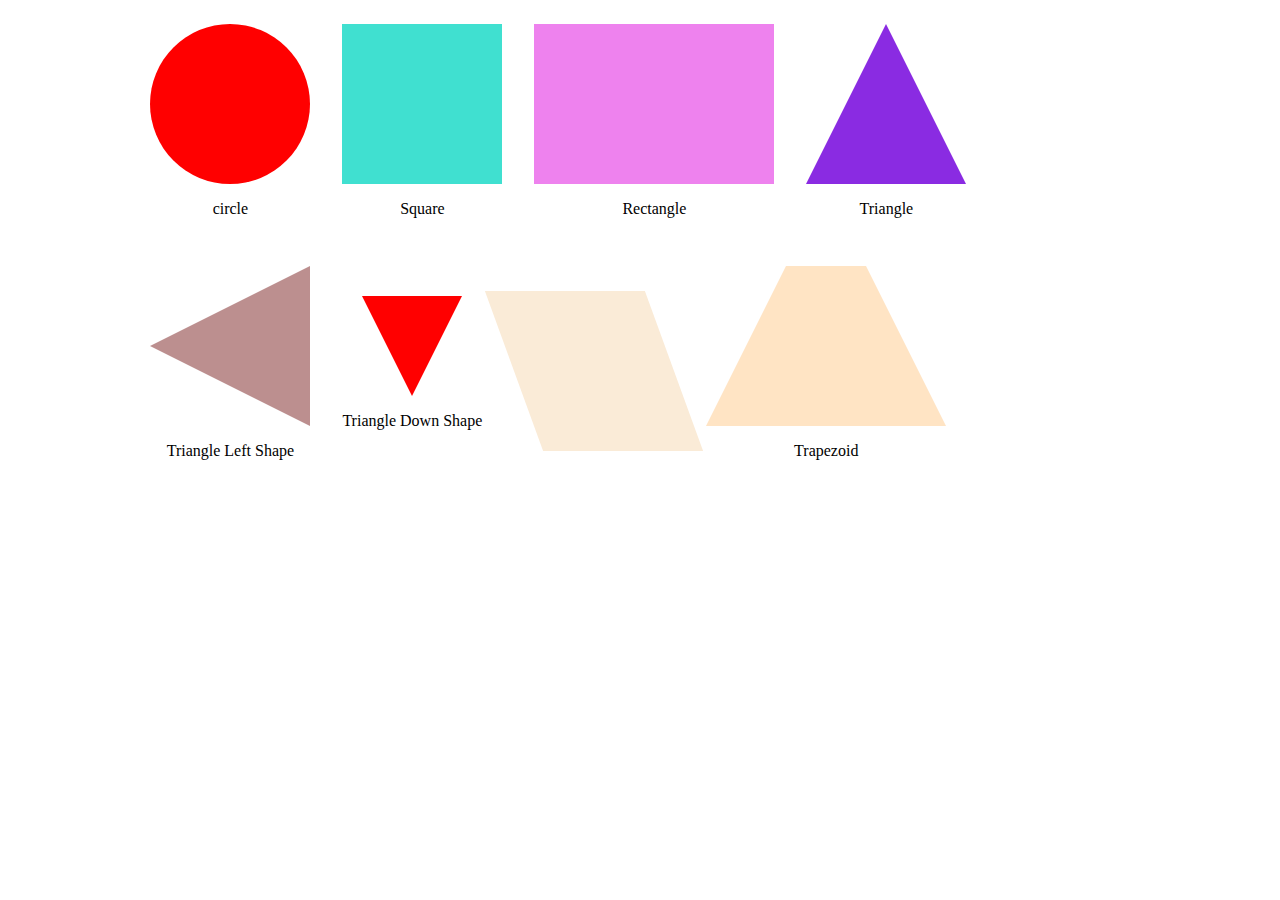
==== index.html @ 21a85190 "updated codebase" ====
<!DOCTYPE html>
<html lang="en">

<head>
    <meta charset="UTF-8">
    <meta name="viewport" content="width=device-width, initial-scale=1.0">
    <title>Document</title>
    <link rel="stylesheet" href="css/reset.css">
    <link rel="stylesheet" href="css/style.css">
</head>

<body>
    <div class="wrapper">
        <span>
            <div class="circle">
            </div>
            <p>circle</p>

        </span>
        <span>
            <div class="square">

            </div>
            <p>Square</p>
        </span>
        <span>
            <div class="rectangle">

            </div>
            <p>Rectangle</p>
        </span>
        <span>
            <div class="triangle">

            </div>
            <p>Triangle</p>
        </span>
        <span>
            <div class="triangle-leftshape">

            </div>
            <p>Triangle Left Shape</p>
        </span>
        <span>
            <div class="triangle-down">

            </div>
            <p>Triangle Down Shape</p>
        </span>
        <span>
            <div class="parallelogram">

            </div>
        </span>
        <span>
            <div class="trapezoid">

            </div>
            <p>Trapezoid</p>
        </span>

    </div>
</body>

</html>
---- css/style.css ----
.wrapper {
    width: 80%;
    margin: 0 auto;
    display: flex;
    flex-wrap: wrap;
}

span {
    margin: 1rem;
    display: flex;
    flex-direction: column;
    justify-content: center;
    align-items: center;
}

.circle {
    width: 10rem;
    height: 10rem;
    border-radius: 50%;
    background-color: red;
}

.square {
    width: 10rem;
    height: 10rem;
    background-color: turquoise;
}

.rectangle {
    width: 15rem;
    height: 10rem;
    background-color: violet;
}

.triangle {
    width: 0;
    height: 0;
    border-left: 5rem solid transparent;
    border-right: 5rem solid transparent;
    border-bottom: 10rem solid blueviolet;
}

.triangle-leftshape {
    width: 0;
    height: 0;
    border-right: 10rem solid rosybrown;
    border-bottom: 5rem solid transparent;
    border-top: 5rem solid transparent;
}

.square2 {
    width: 20px;
    height: 20px;
    float: left;
    background-color: lightcoral;
    shape-outside: inset(20px 5px 30px 10px);
}

.triangle-down {
    width: 0;
    height: 0;
    border-left: 50px solid transparent;
    border-right: 50px solid transparent;
    border-top: 100px solid red;
}

.parallelogram {
    width: 10rem;
    height: 10rem;
    transform: skew(20deg);
    background-color: antiquewhite;
}

.trapezoid {
    border-bottom: 10rem solid bisque;
    border-left: 5rem solid transparent;
    border-right: 5rem solid transparent;
    width: 5rem;
}
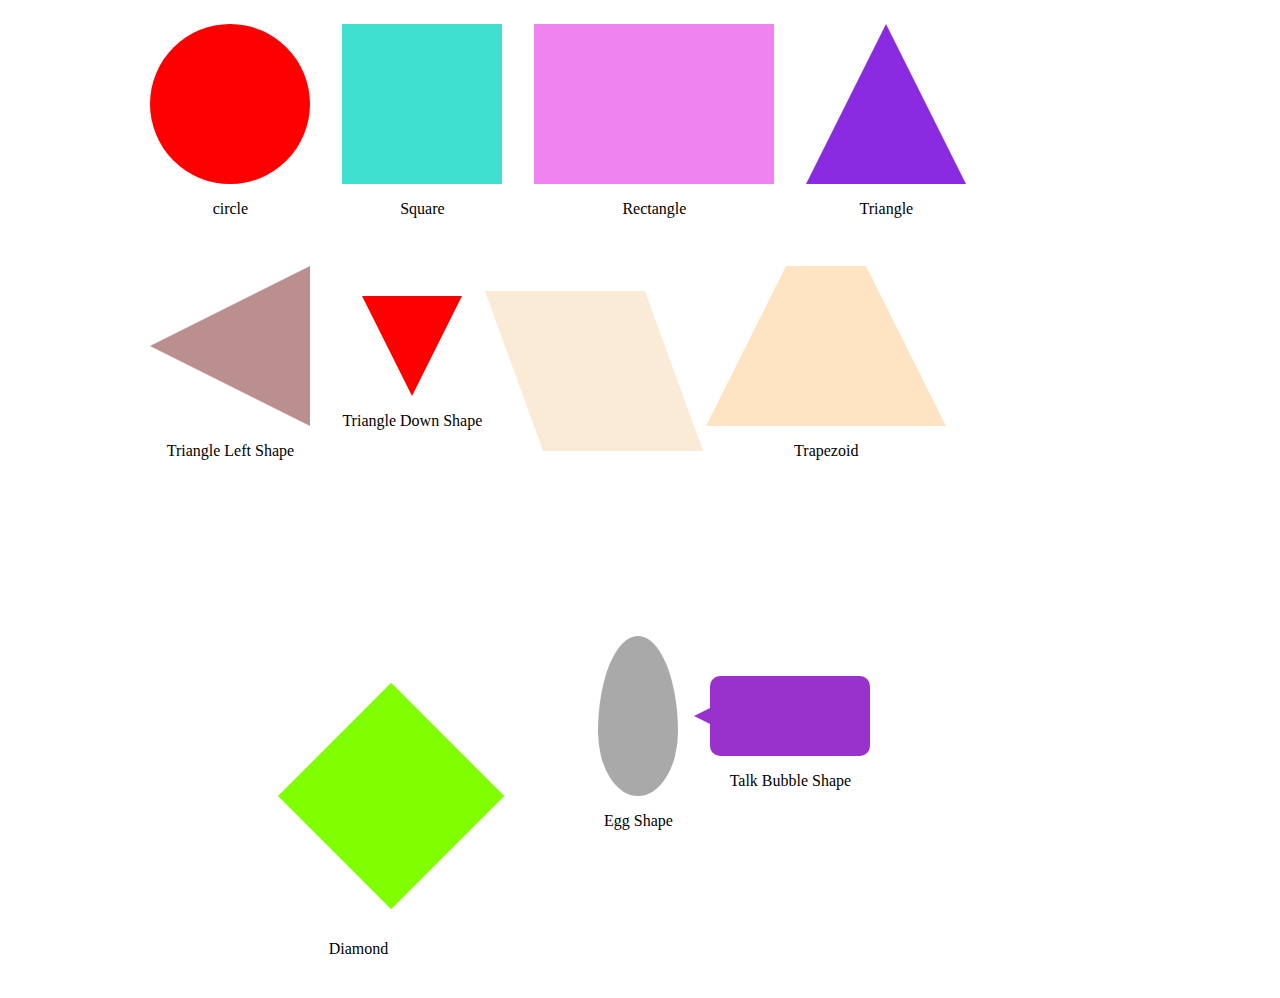
==== commit 4716110d: "updated codebase" ====
--- a/index.html
+++ b/index.html
@@ -58,6 +58,24 @@
             </div>
             <p>Trapezoid</p>
         </span>
+        <span>
+            <div class="diamond">
+
+            </div>
+            <p>Diamond</p>
+        </span>
+        <span>
+            <div class="egg-shape">
+
+            </div>
+            <p>Egg Shape</p>
+        </span>
+        <span>
+            <div class="talk-bubble">
+
+            </div>
+            <p>Talk Bubble Shape</p>
+        </span>
 
     </div>
 </body>
--- a/css/style.css
+++ b/css/style.css
@@ -76,4 +76,39 @@
     border-left: 5rem solid transparent;
     border-right: 5rem solid transparent;
     width: 5rem;
+}
+
+.diamond {
+    margin: 8rem;
+    width: 10rem;
+    height: 10rem;
+    background-color: chartreuse;
+    transform: rotate(45deg);
+    transform-origin: 0 100%;
+}
+
+.egg-shape {
+    width: 5rem;
+    height: 10rem;
+    border-radius: 50% 50% 50% 50%/60% 60% 40% 40%;
+    ;
+    background-color: darkgray;
+}
+
+.talk-bubble {
+    width: 10rem;
+    height: 5rem;
+    border-radius: 10px;
+    background-color: darkorchid;
+    position: relative;
+}
+
+.talk-bubble::before {
+    content: "";
+    position: absolute;
+    border-right: 2rem solid darkorchid;
+    border-top: 1rem solid transparent;
+    border-bottom: 1rem solid transparent;
+    top: 1.5rem;
+    left: -1rem;
 }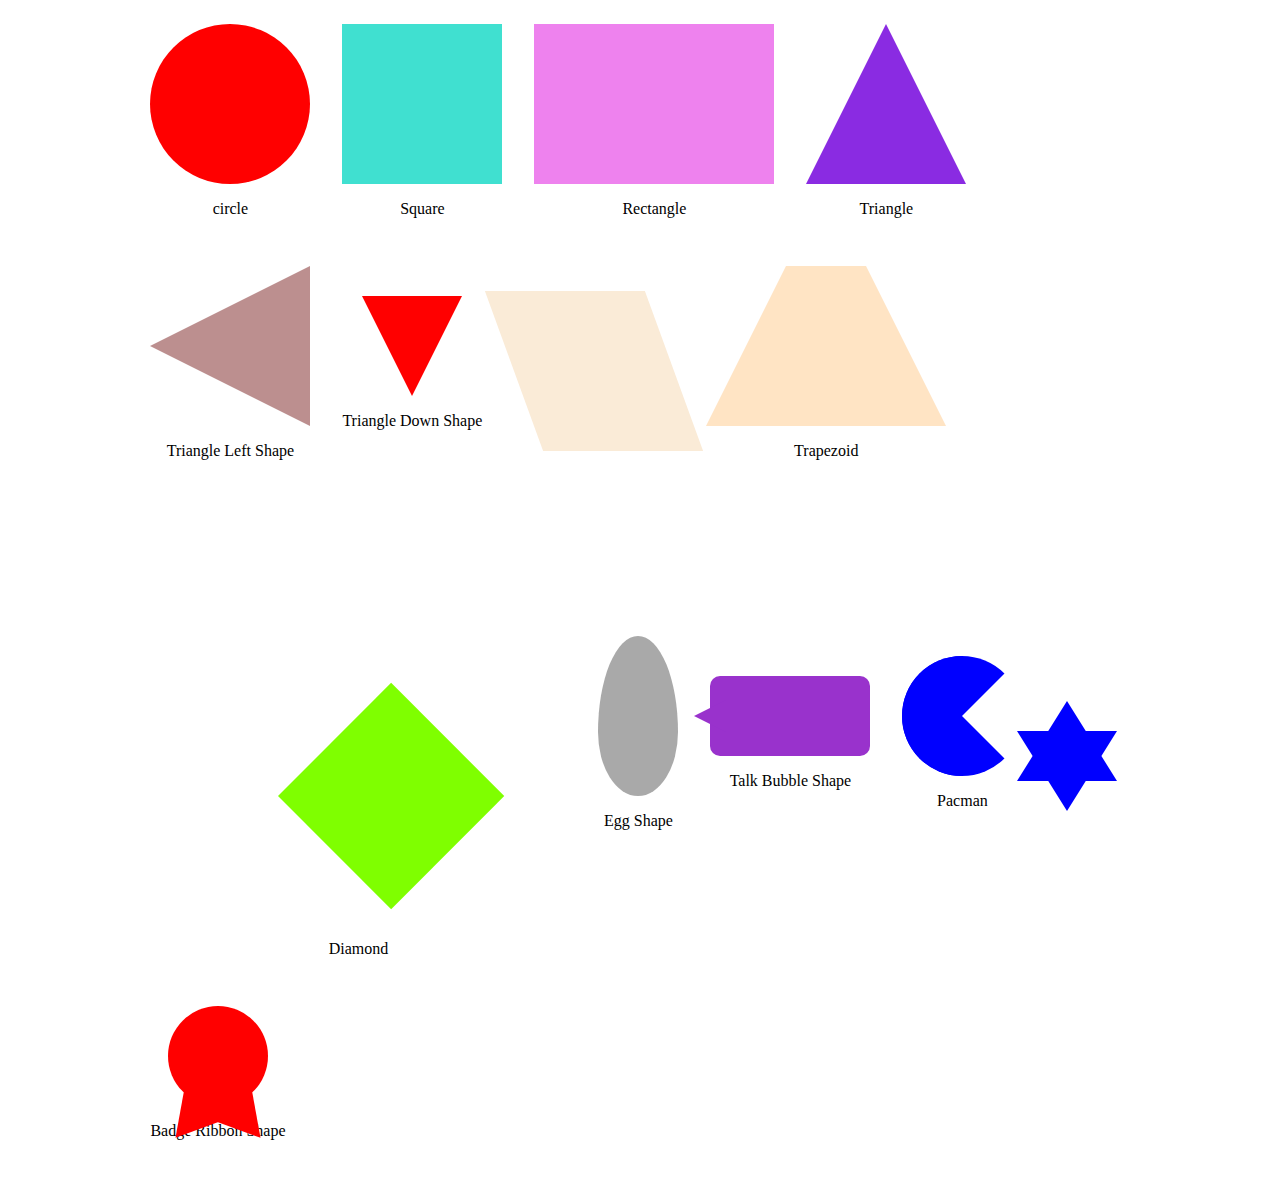
==== commit 44efaf93: "updated codebase" ====
--- a/index.html
+++ b/index.html
@@ -76,7 +76,18 @@
             </div>
             <p>Talk Bubble Shape</p>
         </span>
-
+        <span>
+            <div class="pacman"></div>
+            <p>Pacman</p>
+        </span>
+        <span>
+            <div class="star"></div>
+            <p>Star</p>
+        </span>
+        <span>
+            <div class="badge"></div>
+            <p>Badge Ribbon Shape</p>
+        </span>
     </div>
 </body>
 
--- a/css/style.css
+++ b/css/style.css
@@ -1,114 +1,173 @@
-.wrapper {
-    width: 80%;
-    margin: 0 auto;
-    display: flex;
-    flex-wrap: wrap;
-}
-
-span {
-    margin: 1rem;
-    display: flex;
-    flex-direction: column;
-    justify-content: center;
-    align-items: center;
-}
-
-.circle {
-    width: 10rem;
-    height: 10rem;
-    border-radius: 50%;
-    background-color: red;
-}
-
-.square {
-    width: 10rem;
-    height: 10rem;
-    background-color: turquoise;
-}
-
-.rectangle {
-    width: 15rem;
-    height: 10rem;
-    background-color: violet;
-}
-
-.triangle {
-    width: 0;
-    height: 0;
-    border-left: 5rem solid transparent;
-    border-right: 5rem solid transparent;
-    border-bottom: 10rem solid blueviolet;
-}
-
-.triangle-leftshape {
-    width: 0;
-    height: 0;
-    border-right: 10rem solid rosybrown;
-    border-bottom: 5rem solid transparent;
-    border-top: 5rem solid transparent;
-}
-
-.square2 {
-    width: 20px;
-    height: 20px;
-    float: left;
-    background-color: lightcoral;
-    shape-outside: inset(20px 5px 30px 10px);
-}
-
-.triangle-down {
-    width: 0;
-    height: 0;
-    border-left: 50px solid transparent;
-    border-right: 50px solid transparent;
-    border-top: 100px solid red;
-}
-
-.parallelogram {
-    width: 10rem;
-    height: 10rem;
-    transform: skew(20deg);
-    background-color: antiquewhite;
-}
-
-.trapezoid {
-    border-bottom: 10rem solid bisque;
-    border-left: 5rem solid transparent;
-    border-right: 5rem solid transparent;
-    width: 5rem;
-}
-
-.diamond {
-    margin: 8rem;
-    width: 10rem;
-    height: 10rem;
-    background-color: chartreuse;
-    transform: rotate(45deg);
-    transform-origin: 0 100%;
-}
-
-.egg-shape {
-    width: 5rem;
-    height: 10rem;
-    border-radius: 50% 50% 50% 50%/60% 60% 40% 40%;
-    ;
-    background-color: darkgray;
-}
-
-.talk-bubble {
-    width: 10rem;
-    height: 5rem;
-    border-radius: 10px;
-    background-color: darkorchid;
-    position: relative;
-}
-
-.talk-bubble::before {
-    content: "";
-    position: absolute;
-    border-right: 2rem solid darkorchid;
-    border-top: 1rem solid transparent;
-    border-bottom: 1rem solid transparent;
-    top: 1.5rem;
-    left: -1rem;
-}+    .wrapper {
+        width: 80%;
+        margin: 0 auto;
+        display: flex;
+        flex-wrap: wrap;
+    }
+    
+    span {
+        margin: 1rem;
+        display: flex;
+        flex-direction: column;
+        justify-content: center;
+        align-items: center;
+    }
+    
+    .circle {
+        width: 10rem;
+        height: 10rem;
+        border-radius: 50%;
+        background-color: red;
+    }
+    
+    .square {
+        width: 10rem;
+        height: 10rem;
+        background-color: turquoise;
+    }
+    
+    .rectangle {
+        width: 15rem;
+        height: 10rem;
+        background-color: violet;
+    }
+    
+    .triangle {
+        width: 0;
+        height: 0;
+        border-left: 5rem solid transparent;
+        border-right: 5rem solid transparent;
+        border-bottom: 10rem solid blueviolet;
+    }
+    
+    .triangle-leftshape {
+        width: 0;
+        height: 0;
+        border-right: 10rem solid rosybrown;
+        border-bottom: 5rem solid transparent;
+        border-top: 5rem solid transparent;
+    }
+    
+    .square2 {
+        width: 20px;
+        height: 20px;
+        float: left;
+        background-color: lightcoral;
+        shape-outside: inset(20px 5px 30px 10px);
+    }
+    
+    .triangle-down {
+        width: 0;
+        height: 0;
+        border-left: 50px solid transparent;
+        border-right: 50px solid transparent;
+        border-top: 100px solid red;
+    }
+    
+    .parallelogram {
+        width: 10rem;
+        height: 10rem;
+        transform: skew(20deg);
+        background-color: antiquewhite;
+    }
+    
+    .trapezoid {
+        border-bottom: 10rem solid bisque;
+        border-left: 5rem solid transparent;
+        border-right: 5rem solid transparent;
+        width: 5rem;
+    }
+    
+    .diamond {
+        margin: 8rem;
+        width: 10rem;
+        height: 10rem;
+        background-color: chartreuse;
+        transform: rotate(45deg);
+        transform-origin: 0 100%;
+    }
+    
+    .egg-shape {
+        width: 5rem;
+        height: 10rem;
+        border-radius: 50% 50% 50% 50%/60% 60% 40% 40%;
+        ;
+        background-color: darkgray;
+    }
+    
+    .talk-bubble {
+        width: 10rem;
+        height: 5rem;
+        border-radius: 10px;
+        background-color: darkorchid;
+        position: relative;
+    }
+    
+    .talk-bubble::before {
+        content: "";
+        position: absolute;
+        border-right: 2rem solid darkorchid;
+        border-top: 1rem solid transparent;
+        border-bottom: 1rem solid transparent;
+        top: 1.5rem;
+        left: -1rem;
+    }
+    
+    .pacman {
+        width: 0px;
+        height: 0px;
+        border-right: 60px solid transparent;
+        border-top: 60px solid blue;
+        border-left: 60px solid blue;
+        border-bottom: 60px solid blue;
+        border-top-left-radius: 60px;
+        border-top-right-radius: 60px;
+        border-bottom-left-radius: 60px;
+        border-bottom-right-radius: 60px;
+    }
+    
+    .star {
+        position: absolute;
+        width: 0;
+        height: 0;
+        border-left: 50px solid transparent;
+        border-right: 50px solid transparent;
+        border-bottom: 80px solid blue;
+    }
+    
+    .star::after {
+        content: "";
+        position: absolute;
+        width: 0;
+        height: 0;
+        border-left: 50px solid transparent;
+        border-right: 50px solid transparent;
+        border-top: 80px solid blue;
+        margin: 30px 0 0 -50px;
+    }
+    
+    .badge {
+        position: relative;
+        background: red;
+        height: 100px;
+        width: 100px;
+        border-radius: 50px;
+    }
+    
+    .badge:after,
+    .badge:before {
+        content: '';
+        position: absolute;
+        border-bottom: 70px solid red;
+        border-left: 40px solid transparent;
+        border-right: 40px solid transparent;
+        top: 70px;
+        left: -10px;
+        transform: rotate(-140deg);
+    }
+    
+    .badge:after {
+        left: auto;
+        right: -10px;
+        transform: rotate(140deg);
+    }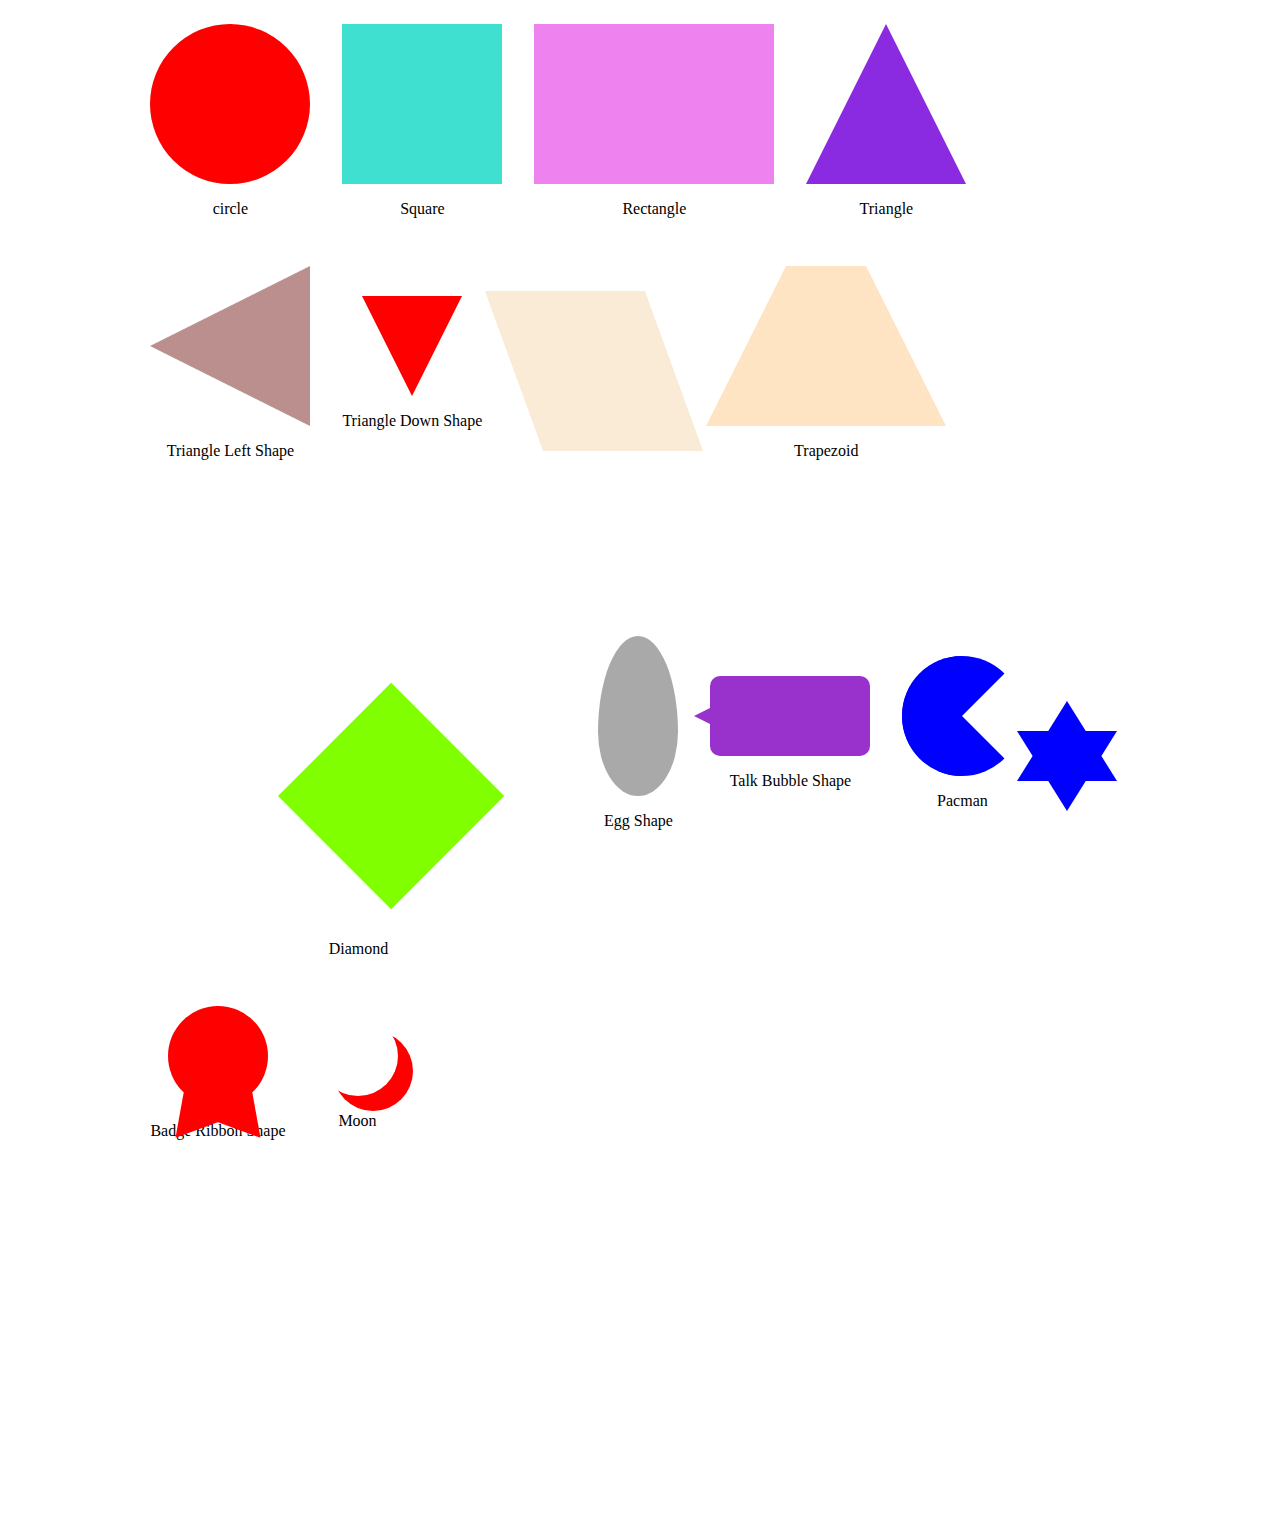
==== commit d84ad50c: "update" ====
--- a/index.html
+++ b/index.html
@@ -88,6 +88,14 @@
             <div class="badge"></div>
             <p>Badge Ribbon Shape</p>
         </span>
+        <span>
+            <div class="moon"></div>
+            <p>Moon</p>
+        </span>
+        <span>
+            
+        </span>
+<p class="name">Dear Aishat, Happy 21st birthday!</p>
     </div>
 </body>
 
--- a/css/style.css
+++ b/css/style.css
@@ -1,173 +1,186 @@
-    .wrapper {
-        width: 80%;
-        margin: 0 auto;
-        display: flex;
-        flex-wrap: wrap;
-    }
-    
-    span {
-        margin: 1rem;
-        display: flex;
-        flex-direction: column;
-        justify-content: center;
-        align-items: center;
-    }
-    
-    .circle {
-        width: 10rem;
-        height: 10rem;
-        border-radius: 50%;
-        background-color: red;
-    }
-    
-    .square {
-        width: 10rem;
-        height: 10rem;
-        background-color: turquoise;
-    }
-    
-    .rectangle {
-        width: 15rem;
-        height: 10rem;
-        background-color: violet;
-    }
-    
-    .triangle {
-        width: 0;
-        height: 0;
-        border-left: 5rem solid transparent;
-        border-right: 5rem solid transparent;
-        border-bottom: 10rem solid blueviolet;
-    }
-    
-    .triangle-leftshape {
-        width: 0;
-        height: 0;
-        border-right: 10rem solid rosybrown;
-        border-bottom: 5rem solid transparent;
-        border-top: 5rem solid transparent;
-    }
-    
-    .square2 {
-        width: 20px;
-        height: 20px;
-        float: left;
-        background-color: lightcoral;
-        shape-outside: inset(20px 5px 30px 10px);
-    }
-    
-    .triangle-down {
-        width: 0;
-        height: 0;
-        border-left: 50px solid transparent;
-        border-right: 50px solid transparent;
-        border-top: 100px solid red;
-    }
-    
-    .parallelogram {
-        width: 10rem;
-        height: 10rem;
-        transform: skew(20deg);
-        background-color: antiquewhite;
-    }
-    
-    .trapezoid {
-        border-bottom: 10rem solid bisque;
-        border-left: 5rem solid transparent;
-        border-right: 5rem solid transparent;
-        width: 5rem;
-    }
-    
-    .diamond {
-        margin: 8rem;
-        width: 10rem;
-        height: 10rem;
-        background-color: chartreuse;
-        transform: rotate(45deg);
-        transform-origin: 0 100%;
-    }
-    
-    .egg-shape {
-        width: 5rem;
-        height: 10rem;
-        border-radius: 50% 50% 50% 50%/60% 60% 40% 40%;
-        ;
-        background-color: darkgray;
-    }
-    
-    .talk-bubble {
-        width: 10rem;
-        height: 5rem;
-        border-radius: 10px;
-        background-color: darkorchid;
-        position: relative;
-    }
-    
-    .talk-bubble::before {
-        content: "";
-        position: absolute;
-        border-right: 2rem solid darkorchid;
-        border-top: 1rem solid transparent;
-        border-bottom: 1rem solid transparent;
-        top: 1.5rem;
-        left: -1rem;
-    }
-    
-    .pacman {
-        width: 0px;
-        height: 0px;
-        border-right: 60px solid transparent;
-        border-top: 60px solid blue;
-        border-left: 60px solid blue;
-        border-bottom: 60px solid blue;
-        border-top-left-radius: 60px;
-        border-top-right-radius: 60px;
-        border-bottom-left-radius: 60px;
-        border-bottom-right-radius: 60px;
-    }
-    
-    .star {
-        position: absolute;
-        width: 0;
-        height: 0;
-        border-left: 50px solid transparent;
-        border-right: 50px solid transparent;
-        border-bottom: 80px solid blue;
-    }
-    
-    .star::after {
-        content: "";
-        position: absolute;
-        width: 0;
-        height: 0;
-        border-left: 50px solid transparent;
-        border-right: 50px solid transparent;
-        border-top: 80px solid blue;
-        margin: 30px 0 0 -50px;
-    }
-    
-    .badge {
-        position: relative;
-        background: red;
-        height: 100px;
-        width: 100px;
-        border-radius: 50px;
-    }
-    
-    .badge:after,
-    .badge:before {
-        content: '';
-        position: absolute;
-        border-bottom: 70px solid red;
-        border-left: 40px solid transparent;
-        border-right: 40px solid transparent;
-        top: 70px;
-        left: -10px;
-        transform: rotate(-140deg);
-    }
-    
-    .badge:after {
-        left: auto;
-        right: -10px;
-        transform: rotate(140deg);
-    }+.wrapper {
+  width: 80%;
+  margin: 0 auto;
+  display: flex;
+  flex-wrap: wrap;
+}
+
+span {
+  margin: 1rem;
+  display: flex;
+  flex-direction: column;
+  justify-content: center;
+  align-items: center;
+}
+
+.circle {
+  width: 10rem;
+  height: 10rem;
+  border-radius: 50%;
+  background-color: red;
+}
+
+.square {
+  width: 10rem;
+  height: 10rem;
+  background-color: turquoise;
+}
+
+.rectangle {
+  width: 15rem;
+  height: 10rem;
+  background-color: violet;
+}
+
+.triangle {
+  width: 0;
+  height: 0;
+  border-left: 5rem solid transparent;
+  border-right: 5rem solid transparent;
+  border-bottom: 10rem solid blueviolet;
+}
+
+.triangle-leftshape {
+  width: 0;
+  height: 0;
+  border-right: 10rem solid rosybrown;
+  border-bottom: 5rem solid transparent;
+  border-top: 5rem solid transparent;
+}
+
+.square2 {
+  width: 20px;
+  height: 20px;
+  float: left;
+  background-color: lightcoral;
+  shape-outside: inset(20px 5px 30px 10px);
+}
+
+.triangle-down {
+  width: 0;
+  height: 0;
+  border-left: 50px solid transparent;
+  border-right: 50px solid transparent;
+  border-top: 100px solid red;
+}
+
+.parallelogram {
+  width: 10rem;
+  height: 10rem;
+  transform: skew(20deg);
+  background-color: antiquewhite;
+}
+
+.trapezoid {
+  border-bottom: 10rem solid bisque;
+  border-left: 5rem solid transparent;
+  border-right: 5rem solid transparent;
+  width: 5rem;
+}
+
+.diamond {
+  margin: 8rem;
+  width: 10rem;
+  height: 10rem;
+  background-color: chartreuse;
+  transform: rotate(45deg);
+  transform-origin: 0 100%;
+}
+
+.egg-shape {
+  width: 5rem;
+  height: 10rem;
+  border-radius: 50% 50% 50% 50%/60% 60% 40% 40%;
+  background-color: darkgray;
+}
+
+.talk-bubble {
+  width: 10rem;
+  height: 5rem;
+  border-radius: 10px;
+  background-color: darkorchid;
+  position: relative;
+}
+
+.talk-bubble::before {
+  content: "";
+  position: absolute;
+  border-right: 2rem solid darkorchid;
+  border-top: 1rem solid transparent;
+  border-bottom: 1rem solid transparent;
+  top: 1.5rem;
+  left: -1rem;
+}
+
+.pacman {
+  width: 0px;
+  height: 0px;
+  border-right: 60px solid transparent;
+  border-top: 60px solid blue;
+  border-left: 60px solid blue;
+  border-bottom: 60px solid blue;
+  border-top-left-radius: 60px;
+  border-top-right-radius: 60px;
+  border-bottom-left-radius: 60px;
+  border-bottom-right-radius: 60px;
+}
+
+.star {
+  position: absolute;
+  width: 0;
+  height: 0;
+  border-left: 50px solid transparent;
+  border-right: 50px solid transparent;
+  border-bottom: 80px solid blue;
+}
+
+.star::after {
+  content: "";
+  position: absolute;
+  width: 0;
+  height: 0;
+  border-left: 50px solid transparent;
+  border-right: 50px solid transparent;
+  border-top: 80px solid blue;
+  margin: 30px 0 0 -50px;
+}
+
+.badge {
+  position: relative;
+  background: red;
+  height: 100px;
+  width: 100px;
+  border-radius: 50px;
+}
+
+.badge:after,
+.badge:before {
+  content: "";
+  position: absolute;
+  border-bottom: 70px solid red;
+  border-left: 40px solid transparent;
+  border-right: 40px solid transparent;
+  top: 70px;
+  left: -10px;
+  transform: rotate(-140deg);
+}
+
+.badge:after {
+  left: auto;
+  right: -10px;
+  transform: rotate(140deg);
+}
+
+.moon {
+  width: 80px;
+  height: 80px;
+  border-radius: 50%;
+  box-shadow: 15px 15px 0 0 red;
+}
+p.name {
+  font-size: 5rem;
+  background-image: url("https://external-content.duckduckgo.com/iu/?u=http%3A%2F%2Fwonderfulengineering.com%2Fwp-content%2Fuploads%2F2016%2F01%2Fflower-wallpaper-8.jpg&f=1&nofb=1");
+  background-clip: text;
+  -webkit-background-clip: text;
+  color: transparent;
+}
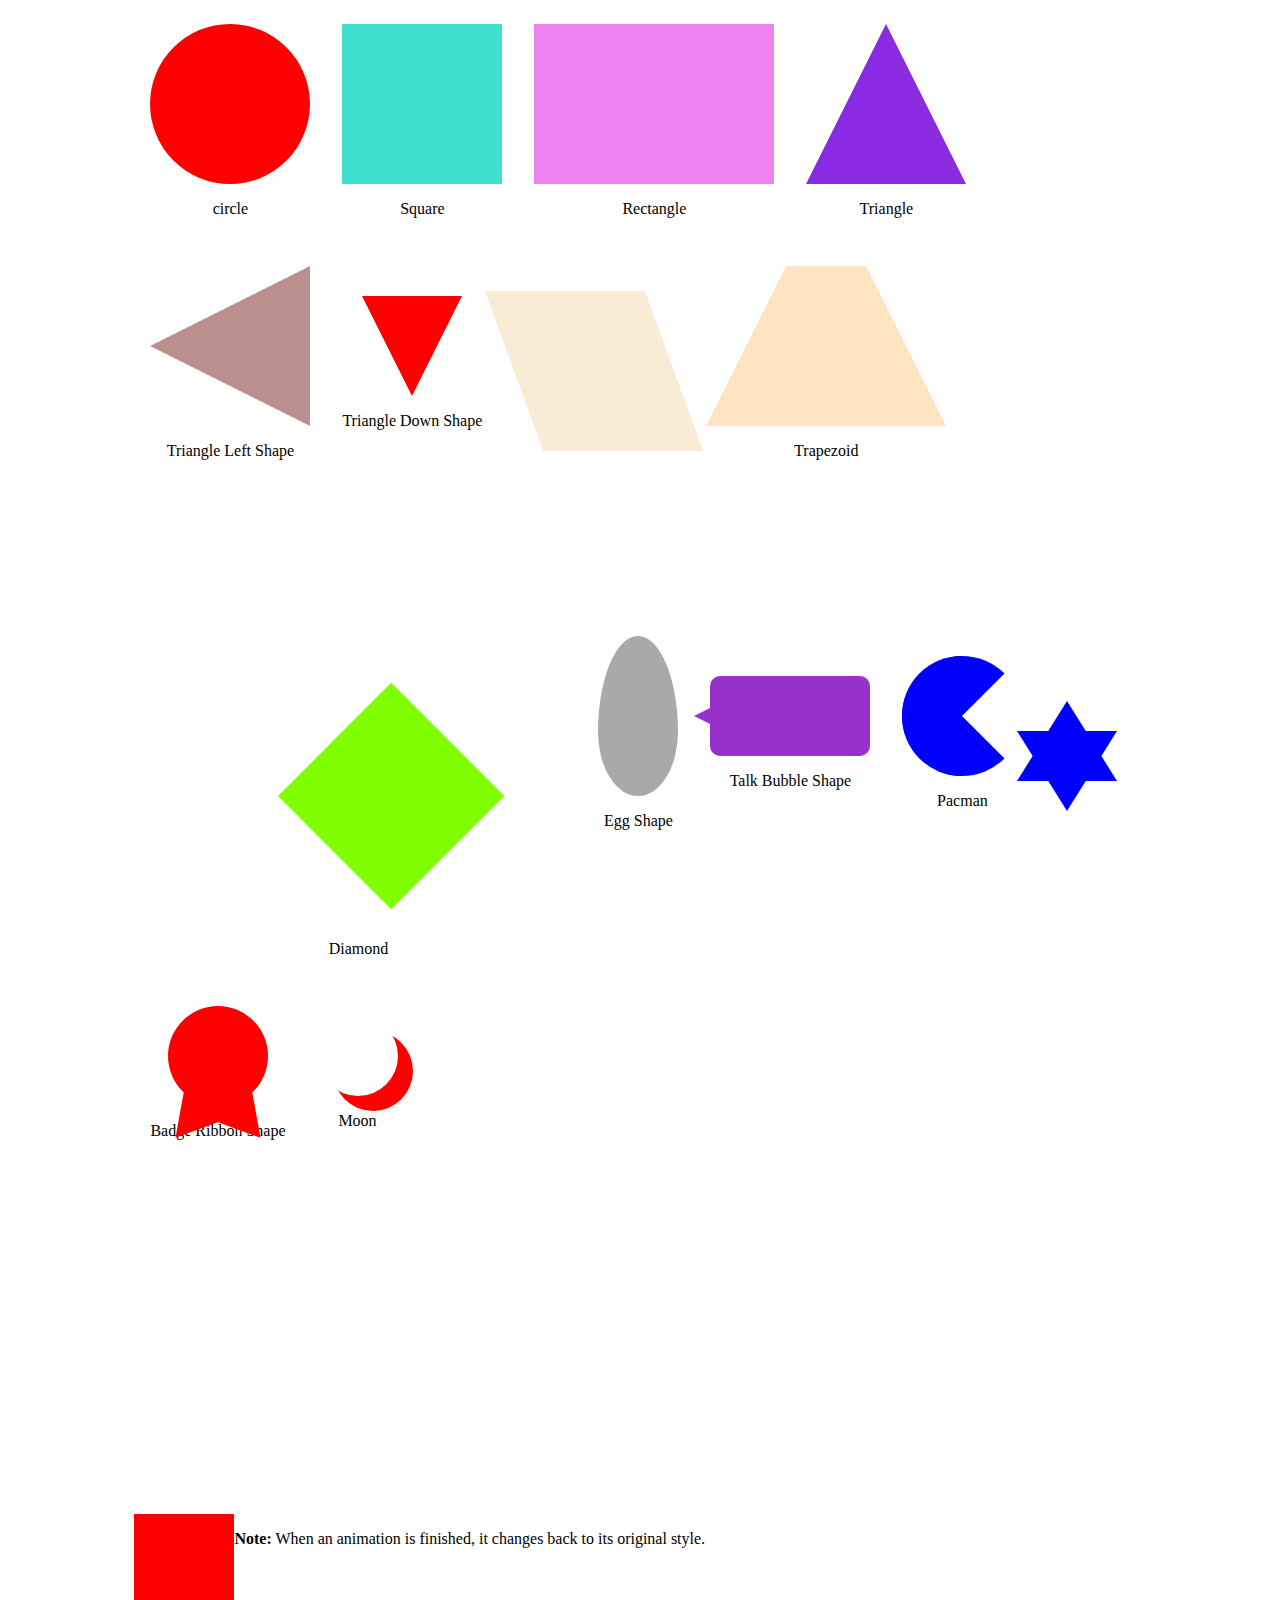
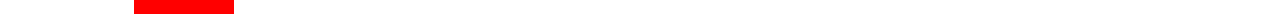
==== commit a80a9465: "animation" ====
--- a/index.html
+++ b/index.html
@@ -96,6 +96,10 @@
             
         </span>
 <p class="name">Dear Aishat, Happy 21st birthday!</p>
+<div class="blinkbox"></div>
+
+<p><b>Note:</b> When an animation is finished, it changes back to its original style.</p>
+
     </div>
 </body>
 
--- a/css/style.css
+++ b/css/style.css
@@ -184,3 +184,38 @@
   -webkit-background-clip: text;
   color: transparent;
 }
+div.blinkbox {
+  width: 100px;
+  height: 100px;
+  background-color: red;
+  position: relative;
+  animation: myfirst 5s linear 2s infinite alternate;
+}
+
+@keyframes myfirst {
+  0% {
+    background-color: red;
+    left: 0px;
+    top: 0px;
+  }
+  25% {
+    background-color: yellow;
+    left: 200px;
+    top: 0px;
+  }
+  50% {
+    background-color: blue;
+    left: 200px;
+    top: 200px;
+  }
+  75% {
+    background-color: green;
+    left: 0px;
+    top: 200px;
+  }
+  100% {
+    background-color: red;
+    left: 0px;
+    top: 0px;
+  }
+}
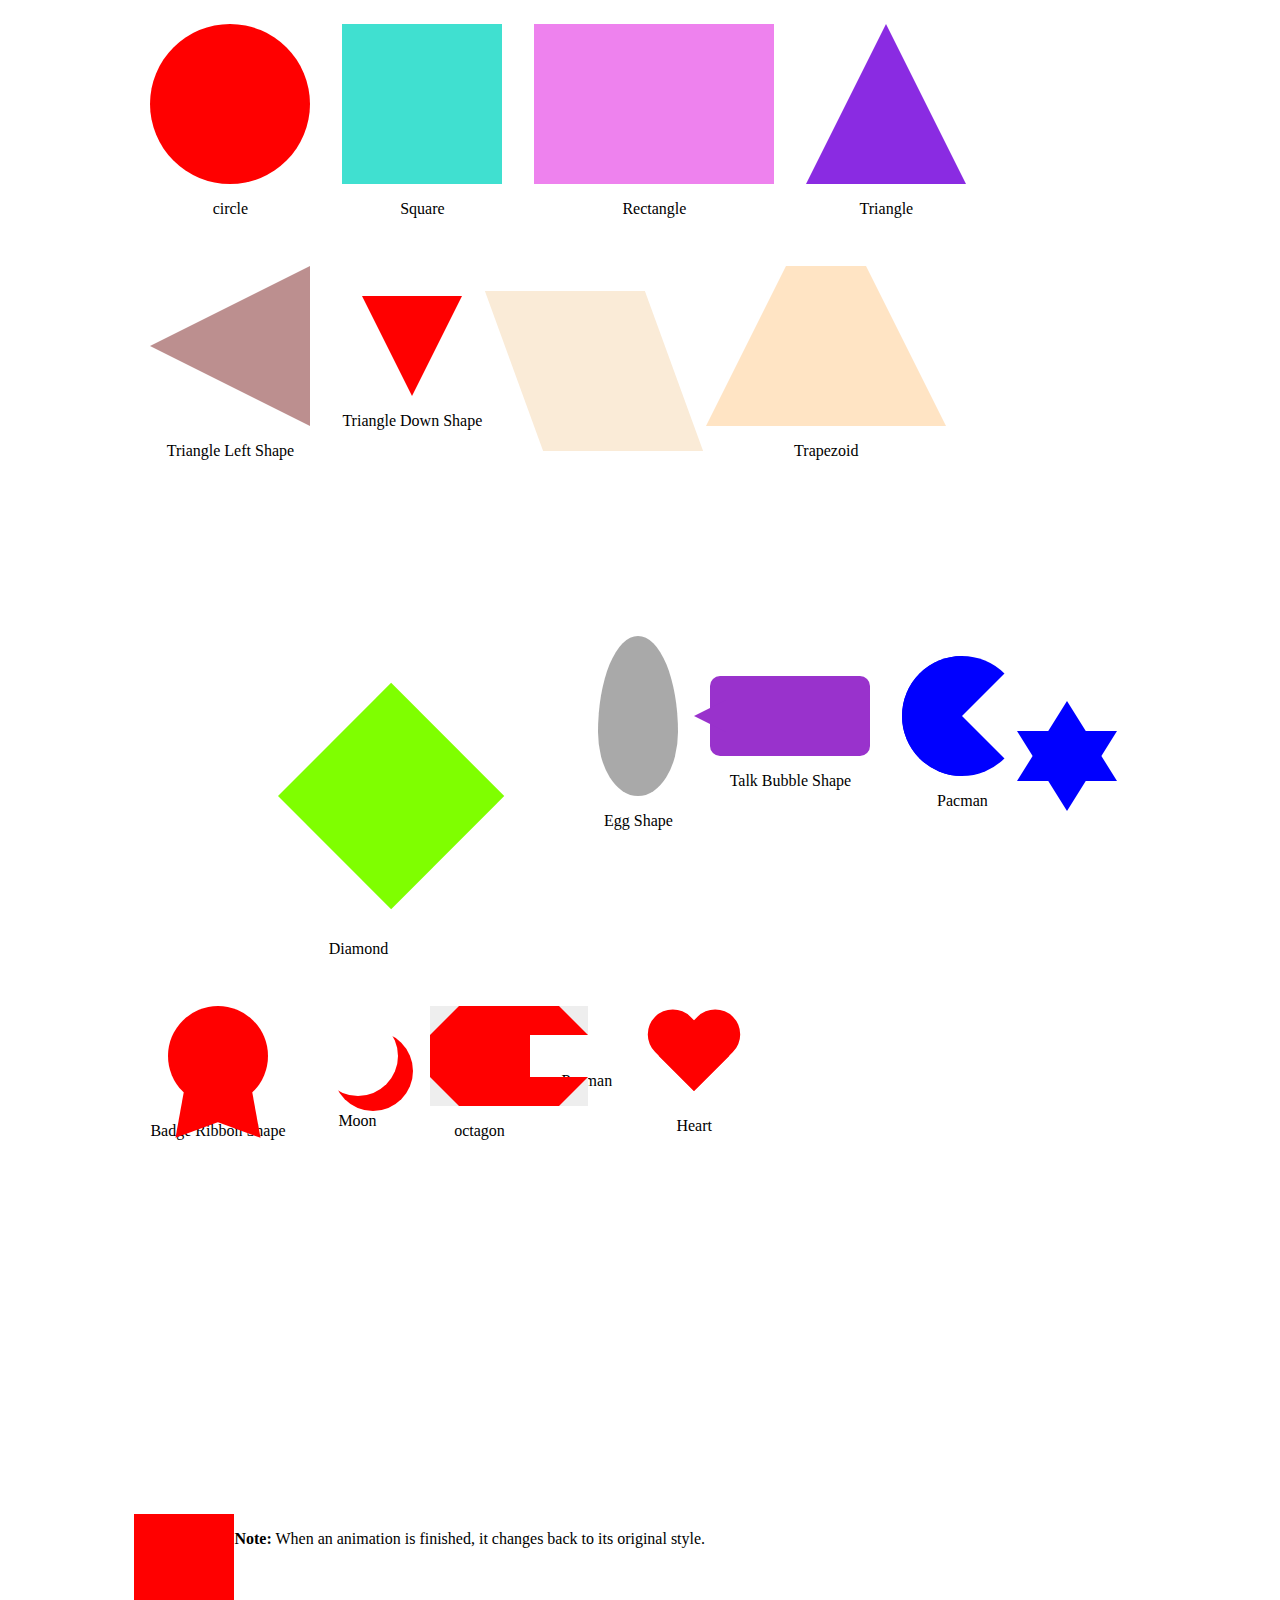
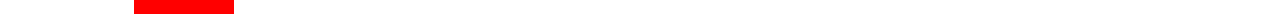
==== commit e9c81413: "shapes update" ====
--- a/index.html
+++ b/index.html
@@ -93,8 +93,15 @@
             <p>Moon</p>
         </span>
         <span>
-            
+            <div id="octagon"></div>
+            <p>octagon</p>
         </span>
+        <span>
+            <div id="pac-man"></div>
+            <p>Pacman</p>
+        </span>
+        <span> <div id="heart"></div>
+        <p>Heart</p></span>
 <p class="name">Dear Aishat, Happy 21st birthday!</p>
 <div class="blinkbox"></div>
 
--- a/css/style.css
+++ b/css/style.css
@@ -219,3 +219,93 @@
     top: 0px;
   }
 }
+
+#octagon {
+  width: 100px;
+  height: 100px;
+  background: red;
+  position: relative;
+}
+#octagon:before {
+  content: "";
+  width: 100px;
+  height: 0;
+  position: absolute;
+  top: 0;
+  left: 0;
+  border-bottom: 29px solid red;
+  border-left: 29px solid #eee;
+  border-right: 29px solid #eee;
+}
+#octagon:after {
+  content: "";
+  width: 100px;
+  height: 0;
+  position: absolute;
+  bottom: 0;
+  left: 0;
+  border-top: 29px solid red;
+  border-left: 29px solid #eee;
+  border-right: 29px solid #eee;
+}
+
+#heart {
+  position: relative;
+  width: 100px;
+  height: 90px;
+}
+#heart:before,
+#heart:after {
+  position: absolute;
+  content: "";
+  left: 50px;
+  top: 0;
+  width: 50px;
+  height: 80px;
+  background: red;
+  border-radius: 50px 50px 0 0;
+  transform: rotate(-45deg);
+  transform-origin: 0 100%;
+}
+#heart:after {
+  left: 0;
+  transform: rotate(45deg);
+  transform-origin: 100% 100%;
+}
+#infinity {
+  position: relative;
+  width: 212px;
+  height: 100px;
+  box-sizing: content-box;
+}
+#infinity:before,
+#infinity:after {
+  content: "";
+  box-sizing: content-box;
+  position: absolute;
+  top: 0;
+  left: 0;
+  width: 60px;
+  height: 60px;
+  border: 20px solid red;
+  border-radius: 50px 50px 0 50px;
+  transform: rotate(-45deg);
+}
+#infinity:after {
+  left: auto;
+  right: 0;
+  border-radius: 50px 50px 50px 0;
+  transform: rotate(45deg);
+}
+#pacman {
+  width: 0px;
+  height: 0px;
+  border-right: 60px solid transparent;
+  border-top: 60px solid red;
+  border-left: 60px solid red;
+  border-bottom: 60px solid red;
+  border-top-left-radius: 60px;
+  border-top-right-radius: 60px;
+  border-bottom-left-radius: 60px;
+  border-bottom-right-radius: 60px;
+}
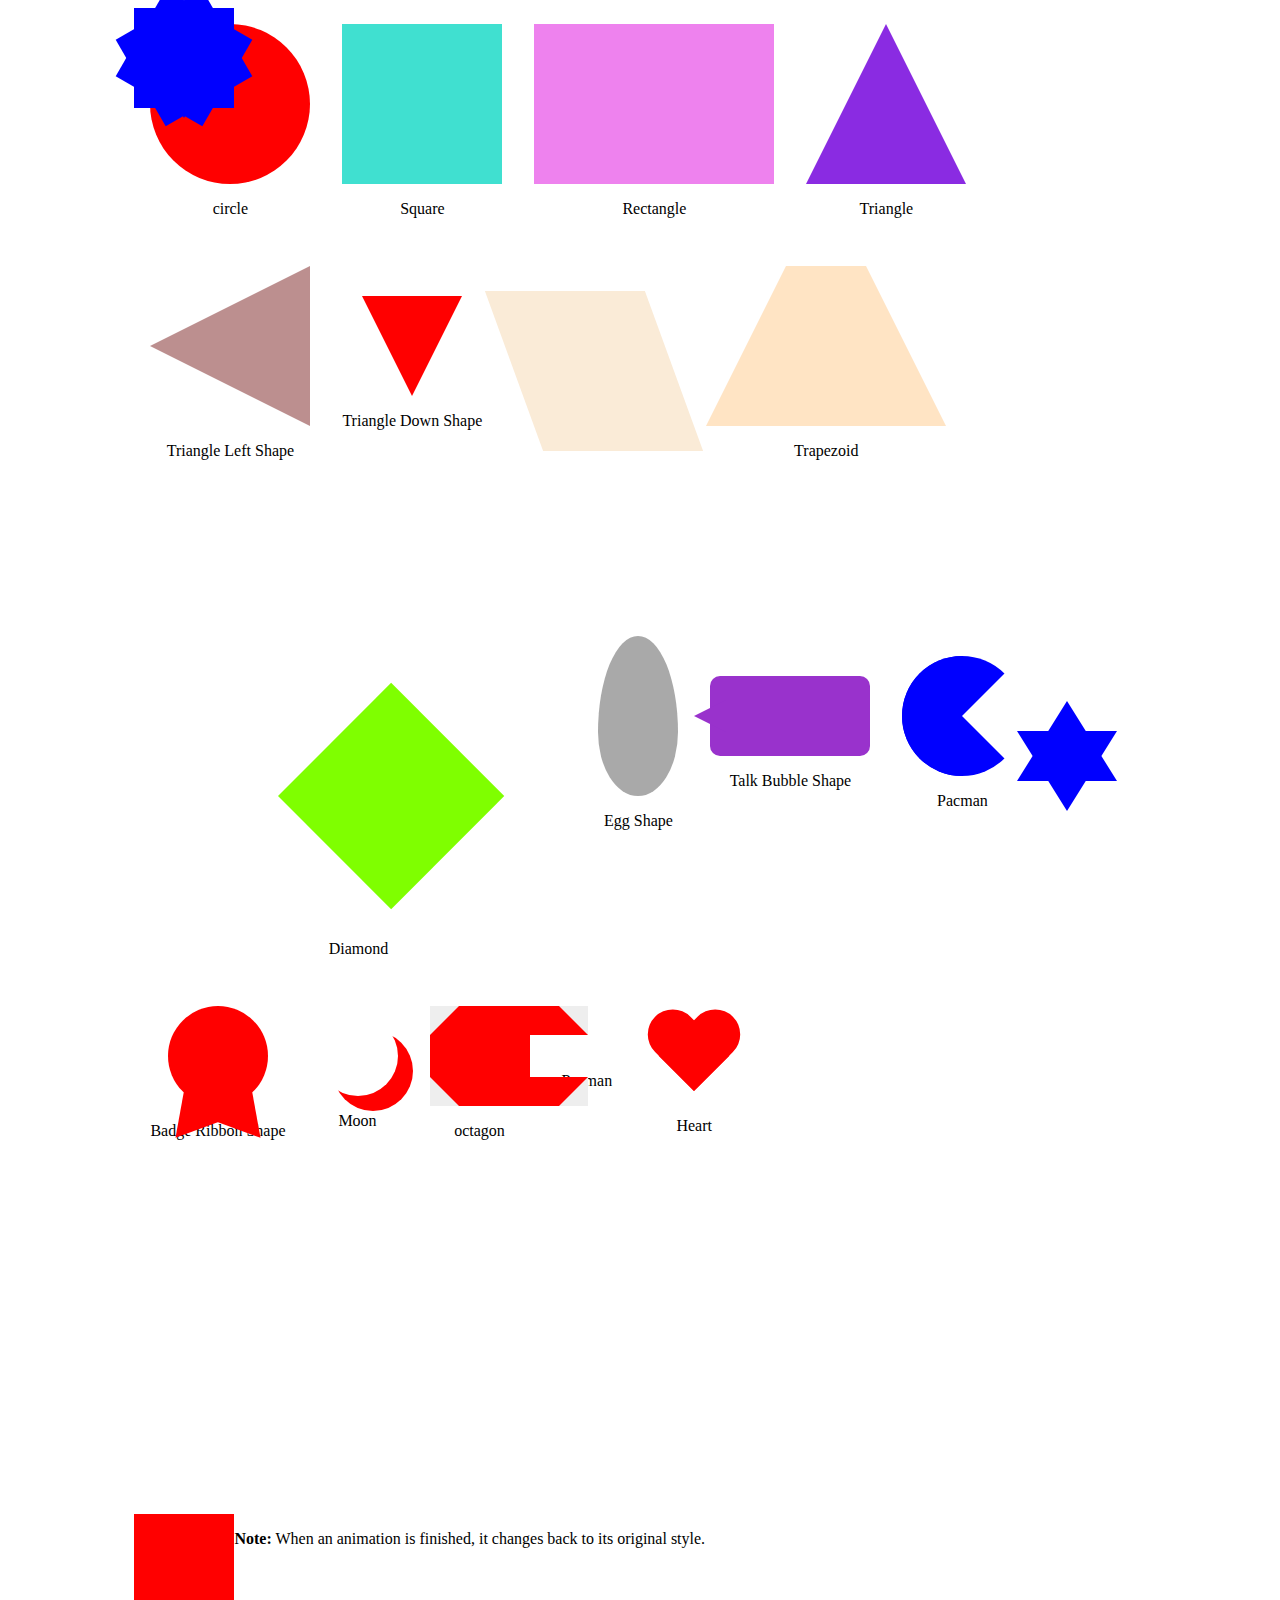
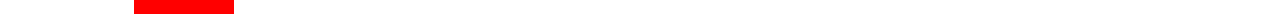
==== commit 1ca42910: "update" ====
--- a/index.html
+++ b/index.html
@@ -106,6 +106,9 @@
 <div class="blinkbox"></div>
 
 <p><b>Note:</b> When an animation is finished, it changes back to its original style.</p>
+<br>
+<div id="twelve-point-star"></div>
+<div id="six-point-star"></div>
 
     </div>
 </body>
--- a/css/style.css
+++ b/css/style.css
@@ -309,3 +309,53 @@
   border-bottom-left-radius: 60px;
   border-bottom-right-radius: 60px;
 }
+#twelve-point-star {
+  height: 100px;
+  width: 100px;
+  background: blue;
+  position: absolute;
+}
+#twelve-point-star:before {
+  height: 100px;
+  width: 100px;
+  background: blue;
+  content: "";
+  position: absolute;
+  /* Rotate */
+  -moz-transform: rotate(30deg);
+  -webkit-transform: rotate(30deg);
+  -ms-transform: rotate(30deg);
+  -o-transform: rotate(30deg);
+  transform: rotate(30deg);
+}
+#twelve-point-star:after {
+  height: 100px;
+  width: 100px;
+  background: blue;
+  content: "";
+  position: absolute;
+  /* Rotate */
+  -moz-transform: rotate(-30deg);
+  -webkit-transform: rotate(-30deg);
+  -ms-transform: rotate(-30deg);
+  -o-transform: rotate(-30deg);
+  transform: rotate(-30deg);
+}
+#six-point-star {
+  position: absolute;
+  width: 0;
+  height: 0;
+  border-left: 50px solid transparent;
+  border-right: 50px solid transparent;
+  border-bottom: 80px solid blue;
+}
+#six-point-star:after {
+  content: "";
+  position: absolute;
+  width: 0;
+  height: 0;
+  border-left: 50px solid transparent;
+  border-right: 50px solid transparent;
+  border-top: 80px solid blue;
+  margin: 30px 0 0 -50px;
+}
